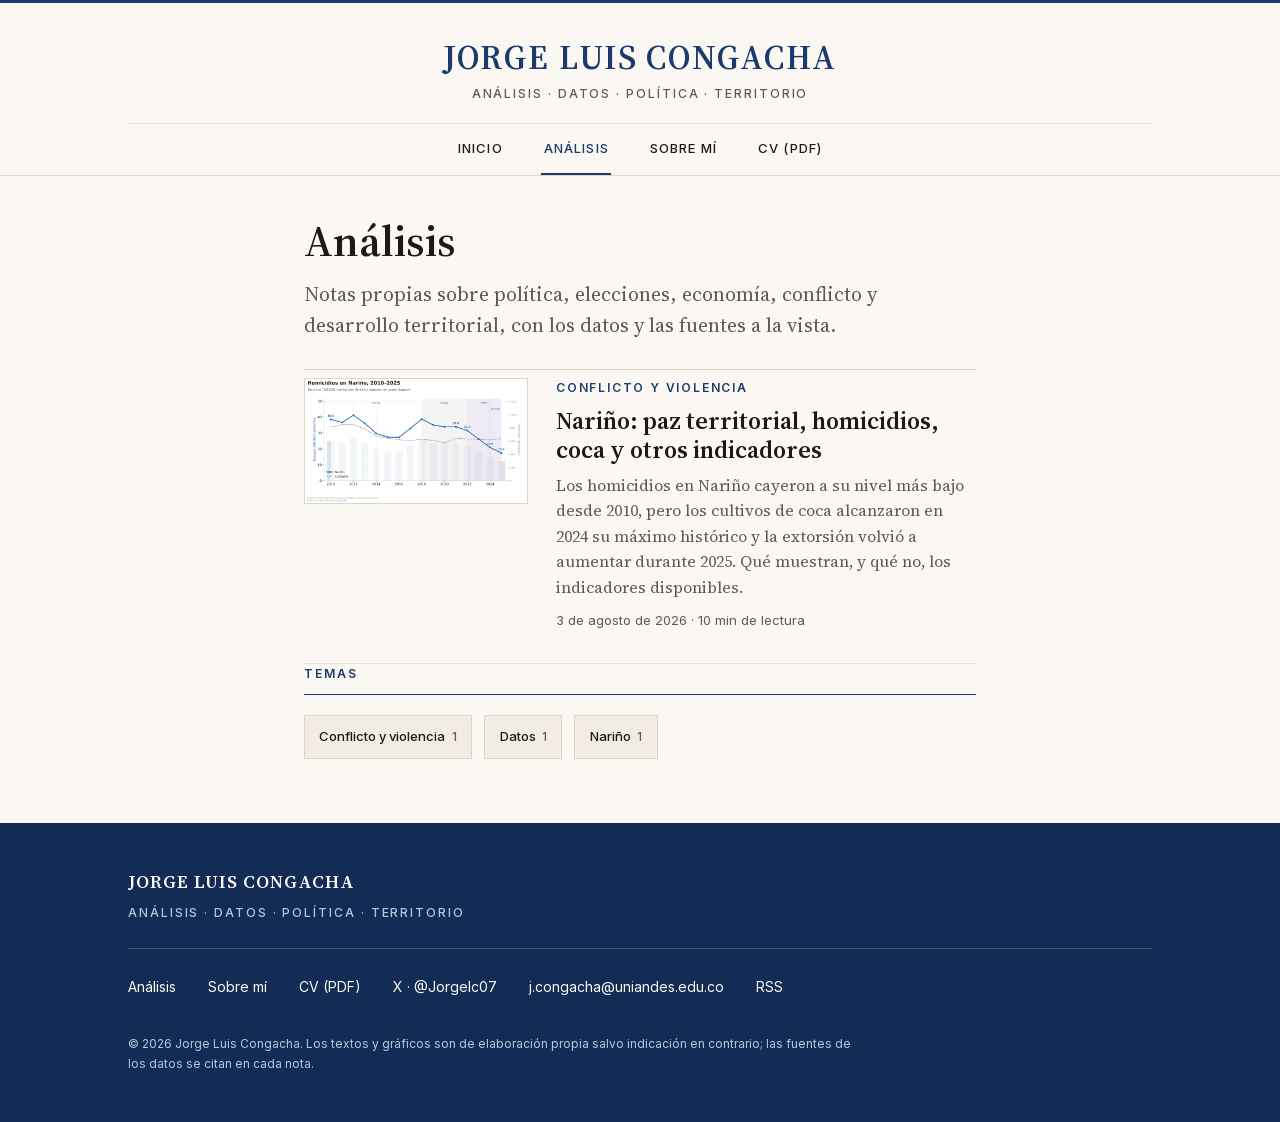
==== docs/analisis/index.html @ a746e148 "Sitio generado Salida commiteada para que GitHub Pages la sirva directamente, sin build remoto. Se r" ====
<!doctype html>
<html lang="es">
<head>
<meta charset="utf-8">
<meta name="viewport" content="width=device-width, initial-scale=1">
<title>Análisis · Jorge Luis Congacha</title>
<meta name="description" content="Todas las notas de análisis publicadas: política, elecciones, economía, conflicto, datos y desarrollo territorial en Nariño y Colombia.">
<link rel="canonical" href="https://jorgelc07.github.io/analisis/">
<meta name="author" content="Jorge Luis Congacha">
<meta name="theme-color" content="#1B3B6F">

<meta property="og:type" content="website">
<meta property="og:site_name" content="Jorge Luis Congacha">
<meta property="og:locale" content="es_CO">
<meta property="og:title" content="Análisis · Jorge Luis Congacha">
<meta property="og:description" content="Todas las notas de análisis publicadas: política, elecciones, economía, conflicto, datos y desarrollo territorial en Nariño y Colombia.">
<meta property="og:url" content="https://jorgelc07.github.io/analisis/">
<meta property="og:image" content="https://jorgelc07.github.io/assets/img/social/portada.png">
<meta property="og:image:width" content="1200">
<meta property="og:image:height" content="630">
<meta property="og:image:alt" content="Análisis · Jorge Luis Congacha">


<meta name="twitter:card" content="summary_large_image">
<meta name="twitter:title" content="Análisis · Jorge Luis Congacha">
<meta name="twitter:description" content="Todas las notas de análisis publicadas: política, elecciones, economía, conflicto, datos y desarrollo territorial en Nariño y Colombia.">
<meta name="twitter:image" content="https://jorgelc07.github.io/assets/img/social/portada.png">
<meta name="twitter:creator" content="@Jorgelc07">

<link rel="icon" href="../favicon.svg" type="image/svg+xml">
<link rel="apple-touch-icon" href="../assets/img/icono-180.png">
<link rel="alternate" type="application/rss+xml" title="Jorge Luis Congacha" href="../feed.xml">
<link rel="preload" as="font" type="font/woff2" href="../assets/fuentes/source-serif-4-normal-latin.woff2" crossorigin>
<link rel="stylesheet" href="../assets/fuentes/fuentes.css">
<link rel="stylesheet" href="../assets/css/estilo.css">
</head>
<body>
  <a class="saltar" href="#contenido">Saltar al contenido</a>
  <header class="masthead">
    <div class="contenedor">
      <p class="masthead__marca">
        <a href="../index.html">Jorge Luis Congacha</a>
      </p>
      <p class="masthead__lema">Análisis · Datos · Política · Territorio</p>
      <nav class="menu" aria-label="Secciones">
        <ul>
        <li><a href="../index.html">Inicio</a></li>
        <li><a href="../analisis/index.html" aria-current="page">Análisis</a></li>
        <li><a href="../sobre-mi/index.html">Sobre mí</a></li>
        <li><a class="menu__cv" href="../assets/documentos/cv-jorge-luis-congacha.pdf">CV<span class="menu__cv-largo"> (PDF)</span></a></li>
        </ul>
      </nav>
    </div>
  </header>
  <main id="contenido">
    <div class="contenedor contenedor--estrecho">
      <header class="cabecera-seccion">
        <h1>Análisis</h1>
        <p class="bajada">Notas propias sobre política, elecciones, economía, conflicto y desarrollo territorial, con los datos y las fuentes a la vista.</p>
      </header>
      <div class="lista-notas lista-notas--completa">
        <article class="resena">
      <a class="resena__imagen" href="../articulos/narino-paz-territorial-homicidios-coca/index.html" tabindex="-1" aria-hidden="true">
        <img src="../assets/img/graficos/fig01-homicidios-narino-colombia-2010-2025.png" alt="" loading="lazy" decoding="async">
      </a>
      <div class="resena__texto">
        <p class="antetitulo">Conflicto y violencia</p>
        <h3 class="resena__titulo"><a href="../articulos/narino-paz-territorial-homicidios-coca/index.html">Nariño: paz territorial, homicidios, coca y otros indicadores</a></h3>
        <p class="resena__bajada">Los homicidios en Nariño cayeron a su nivel más bajo desde 2010, pero los cultivos de coca alcanzaron en 2024 su máximo histórico y la extorsión volvió a aumentar durante 2025. Qué muestran, y qué no, los indicadores disponibles.</p>
        <p class="metadatos"><time datetime="2026-08-03">3 de agosto de 2026</time> · 10 min de lectura</p>
      </div>
    </article>
      </div>
      <section class="seccion" aria-labelledby="temas-listado">
        <h2 class="seccion__titulo" id="temas-listado">Temas</h2>
        <ul class="temas">
      <li><a href="../temas/conflicto-y-violencia/index.html">Conflicto y violencia <span>1</span></a></li>
      <li><a href="../temas/datos/index.html">Datos <span>1</span></a></li>
      <li><a href="../temas/narino/index.html">Nariño <span>1</span></a></li>
    </ul>
      </section>
    </div>
  </main>
  <footer class="pie">
    <div class="contenedor">
      <p class="pie__marca">Jorge Luis Congacha</p>
      <p class="pie__lema">Análisis · Datos · Política · Territorio</p>
      <ul class="pie__enlaces">
        <li><a href="../analisis/index.html">Análisis</a></li>
        <li><a href="../sobre-mi/index.html">Sobre mí</a></li>
        <li><a href="../assets/documentos/cv-jorge-luis-congacha.pdf">CV (PDF)</a></li>
        <li><a href="https://x.com/Jorgelc07" rel="me noopener">X · @Jorgelc07</a></li>
        <li><a href="mailto:j.congacha@uniandes.edu.co">j.congacha@uniandes.edu.co</a></li>
        <li><a href="../feed.xml">RSS</a></li>
      </ul>
      <p class="pie__legal">© 2026 Jorge Luis Congacha. Los textos y gráficos son de elaboración propia salvo indicación en contrario; las fuentes de los datos se citan en cada nota.</p>
    </div>
  </footer>
</body>
</html>
---- docs/assets/fuentes/fuentes.css ----
/* Tipografías auto-alojadas. Generado por scripts/descargar_fuentes.py.
   Source Serif 4 y Inter: SIL Open Font License 1.1.
   No editar a mano: se regenera con el script. */

@font-face {
  font-family: 'Inter';
  font-style: normal;
  font-weight: 400;
  font-display: swap;
  src: url(inter-normal-latin-ext.woff2) format('woff2');
  unicode-range: U+0100-02BA, U+02BD-02C5, U+02C7-02CC, U+02CE-02D7, U+02DD-02FF, U+0304, U+0308, U+0329, U+1D00-1DBF, U+1E00-1E9F, U+1EF2-1EFF, U+2020, U+20A0-20AB, U+20AD-20C0, U+2113, U+2C60-2C7F, U+A720-A7FF;
}

@font-face {
  font-family: 'Inter';
  font-style: normal;
  font-weight: 400;
  font-display: swap;
  src: url(inter-normal-latin.woff2) format('woff2');
  unicode-range: U+0000-00FF, U+0131, U+0152-0153, U+02BB-02BC, U+02C6, U+02DA, U+02DC, U+0304, U+0308, U+0329, U+2000-206F, U+20AC, U+2122, U+2191, U+2193, U+2212, U+2215, U+FEFF, U+FFFD;
}

@font-face {
  font-family: 'Inter';
  font-style: normal;
  font-weight: 500;
  font-display: swap;
  src: url(inter-normal-latin-ext.woff2) format('woff2');
  unicode-range: U+0100-02BA, U+02BD-02C5, U+02C7-02CC, U+02CE-02D7, U+02DD-02FF, U+0304, U+0308, U+0329, U+1D00-1DBF, U+1E00-1E9F, U+1EF2-1EFF, U+2020, U+20A0-20AB, U+20AD-20C0, U+2113, U+2C60-2C7F, U+A720-A7FF;
}

@font-face {
  font-family: 'Inter';
  font-style: normal;
  font-weight: 500;
  font-display: swap;
  src: url(inter-normal-latin.woff2) format('woff2');
  unicode-range: U+0000-00FF, U+0131, U+0152-0153, U+02BB-02BC, U+02C6, U+02DA, U+02DC, U+0304, U+0308, U+0329, U+2000-206F, U+20AC, U+2122, U+2191, U+2193, U+2212, U+2215, U+FEFF, U+FFFD;
}

@font-face {
  font-family: 'Inter';
  font-style: normal;
  font-weight: 600;
  font-display: swap;
  src: url(inter-normal-latin-ext.woff2) format('woff2');
  unicode-range: U+0100-02BA, U+02BD-02C5, U+02C7-02CC, U+02CE-02D7, U+02DD-02FF, U+0304, U+0308, U+0329, U+1D00-1DBF, U+1E00-1E9F, U+1EF2-1EFF, U+2020, U+20A0-20AB, U+20AD-20C0, U+2113, U+2C60-2C7F, U+A720-A7FF;
}

@font-face {
  font-family: 'Inter';
  font-style: normal;
  font-weight: 600;
  font-display: swap;
  src: url(inter-normal-latin.woff2) format('woff2');
  unicode-range: U+0000-00FF, U+0131, U+0152-0153, U+02BB-02BC, U+02C6, U+02DA, U+02DC, U+0304, U+0308, U+0329, U+2000-206F, U+20AC, U+2122, U+2191, U+2193, U+2212, U+2215, U+FEFF, U+FFFD;
}

@font-face {
  font-family: 'Source Serif 4';
  font-style: italic;
  font-weight: 400;
  font-display: swap;
  src: url(source-serif-4-italic-latin-ext.woff2) format('woff2');
  unicode-range: U+0100-02BA, U+02BD-02C5, U+02C7-02CC, U+02CE-02D7, U+02DD-02FF, U+0304, U+0308, U+0329, U+1D00-1DBF, U+1E00-1E9F, U+1EF2-1EFF, U+2020, U+20A0-20AB, U+20AD-20C0, U+2113, U+2C60-2C7F, U+A720-A7FF;
}

@font-face {
  font-family: 'Source Serif 4';
  font-style: italic;
  font-weight: 400;
  font-display: swap;
  src: url(source-serif-4-italic-latin.woff2) format('woff2');
  unicode-range: U+0000-00FF, U+0131, U+0152-0153, U+02BB-02BC, U+02C6, U+02DA, U+02DC, U+0304, U+0308, U+0329, U+2000-206F, U+20AC, U+2122, U+2191, U+2193, U+2212, U+2215, U+FEFF, U+FFFD;
}

@font-face {
  font-family: 'Source Serif 4';
  font-style: normal;
  font-weight: 400;
  font-display: swap;
  src: url(source-serif-4-normal-latin-ext.woff2) format('woff2');
  unicode-range: U+0100-02BA, U+02BD-02C5, U+02C7-02CC, U+02CE-02D7, U+02DD-02FF, U+0304, U+0308, U+0329, U+1D00-1DBF, U+1E00-1E9F, U+1EF2-1EFF, U+2020, U+20A0-20AB, U+20AD-20C0, U+2113, U+2C60-2C7F, U+A720-A7FF;
}

@font-face {
  font-family: 'Source Serif 4';
  font-style: normal;
  font-weight: 400;
  font-display: swap;
  src: url(source-serif-4-normal-latin.woff2) format('woff2');
  unicode-range: U+0000-00FF, U+0131, U+0152-0153, U+02BB-02BC, U+02C6, U+02DA, U+02DC, U+0304, U+0308, U+0329, U+2000-206F, U+20AC, U+2122, U+2191, U+2193, U+2212, U+2215, U+FEFF, U+FFFD;
}

@font-face {
  font-family: 'Source Serif 4';
  font-style: normal;
  font-weight: 600;
  font-display: swap;
  src: url(source-serif-4-normal-latin-ext.woff2) format('woff2');
  unicode-range: U+0100-02BA, U+02BD-02C5, U+02C7-02CC, U+02CE-02D7, U+02DD-02FF, U+0304, U+0308, U+0329, U+1D00-1DBF, U+1E00-1E9F, U+1EF2-1EFF, U+2020, U+20A0-20AB, U+20AD-20C0, U+2113, U+2C60-2C7F, U+A720-A7FF;
}

@font-face {
  font-family: 'Source Serif 4';
  font-style: normal;
  font-weight: 600;
  font-display: swap;
  src: url(source-serif-4-normal-latin.woff2) format('woff2');
  unicode-range: U+0000-00FF, U+0131, U+0152-0153, U+02BB-02BC, U+02C6, U+02DA, U+02DC, U+0304, U+0308, U+0329, U+2000-206F, U+20AC, U+2122, U+2191, U+2193, U+2212, U+2215, U+FEFF, U+FFFD;
}

@font-face {
  font-family: 'Source Serif 4';
  font-style: normal;
  font-weight: 700;
  font-display: swap;
  src: url(source-serif-4-normal-latin-ext.woff2) format('woff2');
  unicode-range: U+0100-02BA, U+02BD-02C5, U+02C7-02CC, U+02CE-02D7, U+02DD-02FF, U+0304, U+0308, U+0329, U+1D00-1DBF, U+1E00-1E9F, U+1EF2-1EFF, U+2020, U+20A0-20AB, U+20AD-20C0, U+2113, U+2C60-2C7F, U+A720-A7FF;
}

@font-face {
  font-family: 'Source Serif 4';
  font-style: normal;
  font-weight: 700;
  font-display: swap;
  src: url(source-serif-4-normal-latin.woff2) format('woff2');
  unicode-range: U+0000-00FF, U+0131, U+0152-0153, U+02BB-02BC, U+02C6, U+02DA, U+02DC, U+0304, U+0308, U+0329, U+2000-206F, U+20AC, U+2122, U+2191, U+2193, U+2212, U+2215, U+FEFF, U+FFFD;
}
---- docs/assets/css/estilo.css ----
/* ==========================================================================
   Jorge Luis Congacha — hoja de estilos única
   Publicación personal de análisis. Estética de prensa impresa:
   papel cálido, azul editorial, serif para leer, sans para la interfaz.
   Sin frameworks. Sin JavaScript. Mobile primero.
   ========================================================================== */

:root {
  /* Color */
  --azul: #1B3B6F;          /* azul editorial: cabecera, titulares, enlaces */
  --azul-profundo: #122C55; /* hover, pie de página */
  --azul-claro: #3763A5;    /* acentos discretos */
  --papel: #FBF8F3;         /* fondo general, nunca blanco puro */
  --papel-sombra: #F2ECE2;  /* bloques secundarios */
  --blanco: #FFFFFF;        /* solo las placas de los gráficos */
  --tinta: #1B1A18;         /* texto de lectura */
  --gris-tinta: #5E5951;    /* metadatos, pies de figura */
  --filete: #DDD5C8;        /* líneas */
  --filete-suave: #EAE3D7;

  /* Tipografía */
  --serif: 'Source Serif 4', Georgia, 'Times New Roman', serif;
  --sans: 'Inter', -apple-system, BlinkMacSystemFont, 'Segoe UI', Roboto, sans-serif;

  /* Medidas */
  --columna-texto: 36rem;   /* ancho cómodo de lectura, ~68 caracteres */
  --columna-ancha: 54rem;   /* gráficos: se salen del texto sin desbordar */
  --contenedor: 68rem;
  --margen: 1.25rem;
}

/* --------------------------------------------------------------- base */

*, *::before, *::after { box-sizing: border-box; }

html {
  -webkit-text-size-adjust: 100%;
  scroll-behavior: smooth;
  /* Ancla los saltos internos por debajo de la cabecera */
  scroll-padding-top: 2rem;
}

body {
  margin: 0;
  background: var(--papel);
  color: var(--tinta);
  font-family: var(--serif);
  font-size: 1.0625rem;
  line-height: 1.7;
  border-top: 3px solid var(--azul);
  -webkit-font-smoothing: antialiased;
  text-rendering: optimizeLegibility;
  overflow-wrap: break-word;
}

img { max-width: 100%; height: auto; display: block; }

a { color: var(--azul); text-decoration-thickness: 1px; text-underline-offset: 0.15em; }
a:hover { color: var(--azul-profundo); }

:focus-visible {
  outline: 2px solid var(--azul);
  outline-offset: 3px;
  border-radius: 1px;
}

hr {
  border: 0;
  border-top: 1px solid var(--filete);
  margin: 2.5rem 0;
}

code {
  font-family: ui-monospace, SFMono-Regular, Menlo, monospace;
  font-size: 0.9em;
  background: var(--papel-sombra);
  padding: 0.1em 0.35em;
}

.saltar {
  position: absolute;
  left: -9999px;
  top: 0;
  background: var(--azul);
  color: var(--papel);
  padding: 0.75rem 1.25rem;
  font-family: var(--sans);
  font-size: 0.9375rem;
  z-index: 10;
}
.saltar:focus { left: 0; color: var(--papel); }

.contenedor {
  width: 100%;
  max-width: var(--contenedor);
  margin: 0 auto;
  padding: 0 var(--margen);
}
.contenedor--estrecho { max-width: 46rem; }

/* --------------------------------------------------------- cabecera */

.masthead {
  border-bottom: 1px solid var(--filete);
  padding: 1.5rem 0 0;
  text-align: center;
}

.masthead__marca {
  margin: 0;
  font-family: var(--serif);
  font-weight: 600;
  font-size: clamp(1.375rem, 1.05rem + 1.6vw, 2.125rem);
  line-height: 1.1;
  letter-spacing: 0.055em;
  text-transform: uppercase;
}
.masthead__marca a { color: var(--azul); text-decoration: none; }
.masthead__marca a:hover { color: var(--azul-profundo); }

.masthead__lema {
  margin: 0.5rem 0 0;
  font-family: var(--sans);
  font-size: 0.75rem;
  font-weight: 500;
  letter-spacing: 0.16em;
  text-transform: uppercase;
  color: var(--gris-tinta);
}

.menu { margin-top: 1.125rem; border-top: 1px solid var(--filete-suave); }
.menu ul {
  list-style: none;
  margin: 0;
  padding: 0;
  display: flex;
  flex-wrap: wrap;
  justify-content: center;
  gap: 0 1.5rem;
}
.menu a {
  display: block;
  padding: 0.85rem 0.15rem;
  font-family: var(--sans);
  font-size: 0.8125rem;
  font-weight: 500;
  letter-spacing: 0.09em;
  text-transform: uppercase;
  color: var(--tinta);
  text-decoration: none;
  border-bottom: 2px solid transparent;
}
.menu a:hover { color: var(--azul); border-bottom-color: var(--filete); }
.menu a[aria-current="page"] { color: var(--azul); border-bottom-color: var(--azul); }

/* --------------------------------------------------------- elementos comunes */

.antetitulo {
  margin: 0 0 0.5rem;
  font-family: var(--sans);
  font-size: 0.75rem;
  font-weight: 600;
  letter-spacing: 0.15em;
  text-transform: uppercase;
  color: var(--azul);
}
.antetitulo a { color: inherit; text-decoration: none; }
.antetitulo a:hover { text-decoration: underline; }

.metadatos {
  margin: 0;
  font-family: var(--sans);
  font-size: 0.8125rem;
  line-height: 1.6;
  color: var(--gris-tinta);
}
.metadatos a { color: var(--gris-tinta); }

.bajada {
  font-family: var(--serif);
  font-size: clamp(1.0625rem, 1rem + 0.4vw, 1.25rem);
  line-height: 1.55;
  color: var(--gris-tinta);
  margin: 0.75rem 0 0;
}

.etiqueta-seccion,
.seccion__titulo {
  font-family: var(--sans);
  font-size: 0.75rem;
  font-weight: 600;
  letter-spacing: 0.16em;
  text-transform: uppercase;
  color: var(--azul);
  margin: 0 0 1.25rem;
  padding-bottom: 0.6rem;
  border-bottom: 1px solid var(--azul);
}

.boton {
  display: inline-block;
  min-height: 44px;
  padding: 0.7rem 1.25rem;
  background: var(--azul);
  color: var(--papel);
  font-family: var(--sans);
  font-size: 0.8125rem;
  font-weight: 500;
  letter-spacing: 0.06em;
  line-height: 1.6;
  text-decoration: none;
  border: 1px solid var(--azul);
  transition: background-color 0.15s ease;
}
.boton:hover { background: var(--azul-profundo); border-color: var(--azul-profundo); color: var(--papel); }

.boton--secundario {
  background: transparent;
  color: var(--azul);
}
.boton--secundario:hover { background: var(--azul); color: var(--papel); }

.acciones {
  display: flex;
  flex-wrap: wrap;
  gap: 0.625rem;
  margin-top: 1.5rem;
}

/* --------------------------------------------------------- portada */

.entradilla-sitio {
  max-width: 42rem;
  margin: 2.5rem 0 2.75rem;
  font-family: var(--serif);
  font-size: clamp(1.125rem, 1.03rem + 0.5vw, 1.375rem);
  line-height: 1.55;
  color: var(--gris-tinta);
}

.destacado { margin-bottom: 3.5rem; }

.destacado__grid { display: grid; gap: 1.75rem; }

.destacado__titulo {
  font-family: var(--serif);
  font-weight: 600;
  font-size: clamp(1.75rem, 1.25rem + 2.2vw, 2.875rem);
  line-height: 1.14;
  letter-spacing: -0.012em;
  margin: 0;
}
.destacado__titulo a { color: var(--tinta); text-decoration: none; }
.destacado__titulo a:hover { color: var(--azul); }

.destacado__bajada {
  font-family: var(--serif);
  font-size: clamp(1.0625rem, 1rem + 0.35vw, 1.1875rem);
  line-height: 1.6;
  color: var(--gris-tinta);
  margin: 0.9rem 0 1.1rem;
}

.destacado__texto .boton { margin-top: 1.35rem; }
.destacado__texto p:last-child { margin-bottom: 0; }

.destacado__figura { margin: 0; }
.destacado__figura img {
  width: 100%;
  background: var(--blanco);
  border: 1px solid var(--filete);
}
.destacado__figura figcaption {
  margin-top: 0.6rem;
  font-family: var(--sans);
  font-size: 0.75rem;
  line-height: 1.5;
  color: var(--gris-tinta);
}

.seccion { margin-bottom: 3.5rem; }
.seccion__mas {
  margin: 1.5rem 0 0;
  font-family: var(--sans);
  font-size: 0.8125rem;
  letter-spacing: 0.04em;
}

/* --------------------------------------------------------- listado de notas */

.lista-notas { display: grid; gap: 0; }

.resena {
  display: grid;
  gap: 1rem;
  padding: 1.5rem 0;
  border-bottom: 1px solid var(--filete-suave);
}
.resena:first-child { padding-top: 0; }

.resena__imagen { display: block; }
.resena__imagen img {
  width: 100%;
  background: var(--blanco);
  border: 1px solid var(--filete);
}

.resena__titulo {
  font-family: var(--serif);
  font-weight: 600;
  font-size: clamp(1.25rem, 1.13rem + 0.6vw, 1.5rem);
  line-height: 1.22;
  margin: 0 0 0.5rem;
}
.resena__titulo a { color: var(--tinta); text-decoration: none; }
.resena__titulo a:hover { color: var(--azul); }

.resena__bajada {
  margin: 0 0 0.6rem;
  font-size: 1rem;
  line-height: 1.6;
  color: var(--gris-tinta);
}

/* --------------------------------------------------------- temas */

.temas {
  list-style: none;
  margin: 0;
  padding: 0;
  display: flex;
  flex-wrap: wrap;
  gap: 0.5rem 0.75rem;
}
.temas a {
  display: inline-flex;
  align-items: baseline;
  gap: 0.4rem;
  min-height: 44px;
  padding: 0.55rem 0.9rem;
  border: 1px solid var(--filete);
  background: var(--papel-sombra);
  font-family: var(--sans);
  font-size: 0.8125rem;
  font-weight: 500;
  color: var(--tinta);
  text-decoration: none;
}
.temas a:hover { border-color: var(--azul); color: var(--azul); }
.temas span { font-size: 0.75rem; color: var(--gris-tinta); }

/* --------------------------------------------------------- perfil breve */

.perfil-breve p {
  max-width: 42rem;
  margin: 0 0 1.25rem;
  font-size: 1.0625rem;
  line-height: 1.65;
}
.perfil-breve__acciones {
  display: flex;
  flex-wrap: wrap;
  gap: 0.625rem;
}

/* --------------------------------------------------------- cabecera de sección */

.cabecera-seccion {
  padding: 2.5rem 0 1.75rem;
  border-bottom: 1px solid var(--filete);
  margin-bottom: 0.5rem;
}
.cabecera-seccion h1 {
  font-family: var(--serif);
  font-weight: 600;
  font-size: clamp(1.875rem, 1.4rem + 2vw, 2.75rem);
  line-height: 1.15;
  margin: 0;
  color: var(--tinta);
}

/* --------------------------------------------------------- la nota */

.nota { padding: 0 0 1rem; }

.nota__cabecera {
  max-width: var(--columna-texto);
  margin: 0 auto;
  padding: 2.5rem var(--margen) 2rem;
  border-bottom: 1px solid var(--filete);
  /* El padding lateral se suma al ancho para no estrechar el texto */
  box-sizing: content-box;
}

.nota__cabecera h1 {
  font-family: var(--serif);
  font-weight: 600;
  font-size: clamp(1.875rem, 1.25rem + 2.7vw, 3rem);
  line-height: 1.12;
  letter-spacing: -0.014em;
  margin: 0;
  color: var(--tinta);
  text-wrap: balance;
}

.firma {
  margin-top: 1.5rem;
  padding-top: 1.15rem;
  border-top: 1px solid var(--filete-suave);
}
.firma__autor {
  margin: 0 0 0.3rem;
  font-family: var(--sans);
  font-size: 0.9375rem;
  line-height: 1.5;
}
.firma__autor strong { font-weight: 600; }

/* Rejilla del cuerpo: el texto va en la columna central y los gráficos
   se salen a una columna más ancha, sin desbordar nunca la pantalla. */
.cuerpo {
  display: grid;
  /* Los sufijos -start y -end son palabras reservadas de CSS: solo con ellas
     funciona la forma corta `grid-column: texto`. No traducirlos. */
  grid-template-columns:
    [ancho-start] minmax(var(--margen), 1fr)
    [texto-start] min(var(--columna-texto), 100% - var(--margen) * 2)
    [texto-end] minmax(var(--margen), 1fr)
    [ancho-end];
  max-width: var(--columna-ancha);
  margin: 0 auto;
  padding: 2rem 0 0;
}
.cuerpo > * { grid-column: texto; margin-left: 0; margin-right: 0; }

.cuerpo p {
  margin: 0 0 1.4rem;
  font-size: clamp(1.0625rem, 1.02rem + 0.22vw, 1.1875rem);
  line-height: 1.75;
}
.cuerpo p.entradilla {
  font-size: clamp(1.1875rem, 1.1rem + 0.4vw, 1.375rem);
  line-height: 1.6;
  color: var(--tinta);
  margin-bottom: 1.6rem;
}

.cuerpo h2 {
  font-family: var(--serif);
  font-weight: 600;
  font-size: clamp(1.4375rem, 1.2rem + 1.05vw, 1.875rem);
  line-height: 1.22;
  margin: 3rem 0 1.1rem;
  padding-top: 1.1rem;
  border-top: 2px solid var(--azul);
  color: var(--azul);
}
.cuerpo h3 {
  font-family: var(--serif);
  font-weight: 600;
  font-size: clamp(1.1875rem, 1.1rem + 0.45vw, 1.375rem);
  line-height: 1.3;
  margin: 2.25rem 0 0.75rem;
}

.cuerpo ul, .cuerpo ol { margin: 0 0 1.4rem; padding-left: 1.35rem; }
.cuerpo li { margin-bottom: 0.55rem; line-height: 1.7; }

.cita {
  margin: 2rem 0;
  padding: 0 0 0 1.25rem;
  border-left: 3px solid var(--azul);
}
.cita p {
  font-size: clamp(1.125rem, 1.05rem + 0.4vw, 1.3125rem);
  line-height: 1.5;
  color: var(--azul);
  margin: 0;
}

/* Gráficos: lámina blanca con filete, porque los PNG traen fondo blanco. */
.figura {
  grid-column: ancho;
  margin: 2.5rem 0 2.75rem;
  padding: 0 var(--margen);
}
.figura picture { display: block; }
.figura img {
  width: 100%;
  background: var(--blanco);
  border: 1px solid var(--filete);
}
.figura figcaption {
  display: block;
  margin-top: 0.75rem;
  font-family: var(--sans);
  font-size: 0.8125rem;
  line-height: 1.55;
  color: var(--gris-tinta);
}
.figura__pie {
  display: block;
  font-weight: 500;
  color: var(--tinta);
}
.figura__fuente,
.figura__nota {
  display: block;
  margin-top: 0.2rem;
  font-size: 0.75rem;
  color: var(--gris-tinta);
}

/* --------------------------------------------------------- fuentes y cierre */

.fuentes,
.nota__pie {
  max-width: var(--columna-texto);
  margin: 0 auto;
  padding-left: var(--margen);
  padding-right: var(--margen);
  box-sizing: content-box;
}

.fuentes {
  margin-top: 3rem;
  padding-top: 1.5rem;
  border-top: 2px solid var(--azul);
}
.fuentes h2 {
  font-family: var(--sans);
  font-size: 0.75rem;
  font-weight: 600;
  letter-spacing: 0.16em;
  text-transform: uppercase;
  color: var(--azul);
  margin: 0 0 1rem;
}
.fuentes ul { margin: 0; padding-left: 1.15rem; }
.fuentes li {
  margin-bottom: 0.6rem;
  font-family: var(--sans);
  font-size: 0.875rem;
  line-height: 1.6;
  color: var(--gris-tinta);
}

.nota__pie {
  margin-top: 2.5rem;
  padding-top: 1.5rem;
  border-top: 1px solid var(--filete);
}
.nota__pie .metadatos { margin-bottom: 0.5rem; }
.volver {
  font-family: var(--sans);
  font-size: 0.8125rem;
  font-weight: 500;
  letter-spacing: 0.04em;
}

/* --------------------------------------------------------- páginas fijas */

.pagina .cuerpo {
  display: block;
  max-width: none;
  padding-top: 2rem;
}
.pagina .cuerpo p.entradilla { font-size: clamp(1.125rem, 1.05rem + 0.35vw, 1.25rem); }
.pagina .cuerpo h2 { font-size: clamp(1.3125rem, 1.2rem + 0.6vw, 1.625rem); }
.acciones--pagina { margin-top: 2rem; }

/* --------------------------------------------------------- pie de página */

.pie {
  margin-top: 4rem;
  padding: 2.75rem 0 3rem;
  background: var(--azul-profundo);
  color: var(--papel);
}
.pie__marca {
  margin: 0;
  font-family: var(--serif);
  font-weight: 600;
  font-size: 1.125rem;
  letter-spacing: 0.055em;
  text-transform: uppercase;
}
.pie__lema {
  margin: 0.35rem 0 1.5rem;
  font-family: var(--sans);
  font-size: 0.75rem;
  font-weight: 500;
  letter-spacing: 0.16em;
  text-transform: uppercase;
  color: #B9C6DC;
}
.pie__enlaces {
  list-style: none;
  margin: 0 0 1.75rem;
  padding: 0;
  display: flex;
  flex-wrap: wrap;
  gap: 0.25rem 1.5rem;
  border-top: 1px solid rgba(251, 248, 243, 0.2);
  padding-top: 1.25rem;
}
.pie__enlaces a {
  display: block;
  padding: 0.4rem 0;
  font-family: var(--sans);
  font-size: 0.875rem;
  color: var(--papel);
  text-decoration: none;
  border-bottom: 1px solid transparent;
}
.pie__enlaces a:hover { color: var(--papel); border-bottom-color: var(--papel); }
.pie__legal {
  margin: 0;
  max-width: 46rem;
  font-family: var(--sans);
  font-size: 0.75rem;
  line-height: 1.65;
  color: #B9C6DC;
}
.pie :focus-visible { outline-color: var(--papel); }

/* ==========================================================================
   Pantallas medianas y grandes
   ========================================================================== */

/* En móvil los gráficos van de borde a borde: son densos y cada píxel de ancho
   cuenta para que se lean los números. El pie conserva su margen. */
@media (max-width: 33.99em) {
  .figura { padding: 0; }
  .figura img { border-left: 0; border-right: 0; }
  .figura figcaption { padding: 0 var(--margen); }
}

@media (min-width: 34em) {
  body { font-size: 1.125rem; }

  .resena {
    grid-template-columns: 11rem 1fr;
    gap: 1.25rem;
    align-items: start;
  }
  .resena--grande { grid-template-columns: 1fr; }
}

@media (min-width: 48em) {
  :root { --margen: 2rem; }

  .masthead { padding-top: 2.25rem; }
  .menu ul { gap: 0 2.25rem; }

  .destacado__grid {
    grid-template-columns: 1fr 1.1fr;
    gap: 2.5rem;
    align-items: start;
  }

  .resena { grid-template-columns: 14rem 1fr; gap: 1.75rem; padding: 2rem 0; }

  .pie__enlaces { gap: 0.25rem 2rem; }
}

@media (min-width: 62em) {
  .entradilla-sitio { margin-top: 3.25rem; }
  .destacado__grid { gap: 3.25rem; }
  .nota__cabecera { padding-top: 3.5rem; }
}

/* ==========================================================================
   Accesibilidad e impresión
   ========================================================================== */

@media (prefers-reduced-motion: reduce) {
  html { scroll-behavior: auto; }
  *, *::before, *::after {
    animation-duration: 0.01ms !important;
    animation-iteration-count: 1 !important;
    transition-duration: 0.01ms !important;
  }
}

@media print {
  body { background: #fff; border-top: 0; font-size: 11pt; }
  .masthead .menu, .acciones, .pie__enlaces, .saltar, .seccion__mas { display: none; }
  .pie { background: none; color: #000; margin-top: 2rem; padding-top: 1rem; border-top: 1px solid #999; }
  .pie__lema, .pie__legal { color: #444; }
  .cuerpo { display: block; max-width: none; }
  .figura { padding: 0; break-inside: avoid; }
  a { text-decoration: underline; }
}
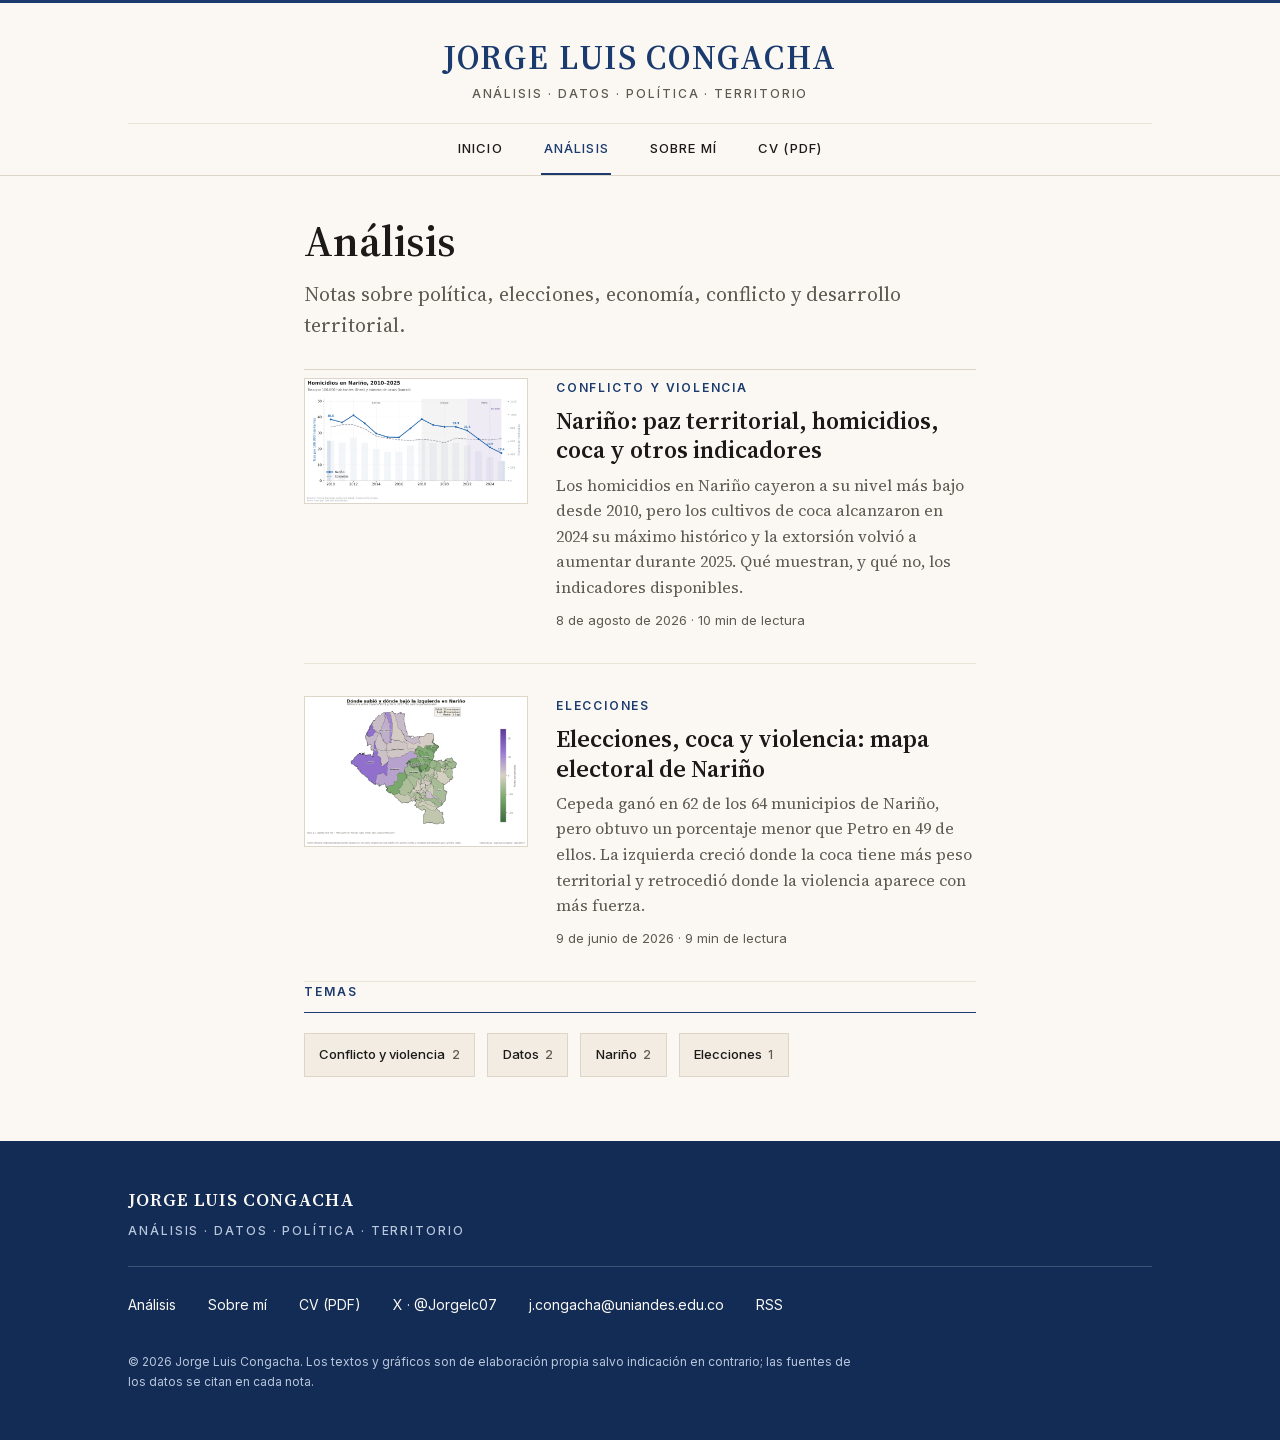
==== commit 3f7f1100: "Publica la segunda nota: Elecciones, coca y violencia Texto transcrito íntegro del .docx final, con " ====
--- a/docs/analisis/index.html
+++ b/docs/analisis/index.html
@@ -56,7 +56,7 @@
     <div class="contenedor contenedor--estrecho">
       <header class="cabecera-seccion">
         <h1>Análisis</h1>
-        <p class="bajada">Notas propias sobre política, elecciones, economía, conflicto y desarrollo territorial, con los datos y las fuentes a la vista.</p>
+        <p class="bajada">Notas sobre política, elecciones, economía, conflicto y desarrollo territorial.</p>
       </header>
       <div class="lista-notas lista-notas--completa">
         <article class="resena">
@@ -67,16 +67,28 @@
         <p class="antetitulo">Conflicto y violencia</p>
         <h3 class="resena__titulo"><a href="../articulos/narino-paz-territorial-homicidios-coca/index.html">Nariño: paz territorial, homicidios, coca y otros indicadores</a></h3>
         <p class="resena__bajada">Los homicidios en Nariño cayeron a su nivel más bajo desde 2010, pero los cultivos de coca alcanzaron en 2024 su máximo histórico y la extorsión volvió a aumentar durante 2025. Qué muestran, y qué no, los indicadores disponibles.</p>
-        <p class="metadatos"><time datetime="2026-08-03">3 de agosto de 2026</time> · 10 min de lectura</p>
+        <p class="metadatos"><time datetime="2026-08-08">8 de agosto de 2026</time> · 10 min de lectura</p>
+      </div>
+    </article>
+        <article class="resena">
+      <a class="resena__imagen" href="../articulos/elecciones-coca-violencia-mapa-electoral-narino/index.html" tabindex="-1" aria-hidden="true">
+        <img src="../assets/img/graficos/elec01-mapa-cambio-izquierda-narino.png" alt="" loading="lazy" decoding="async">
+      </a>
+      <div class="resena__texto">
+        <p class="antetitulo">Elecciones</p>
+        <h3 class="resena__titulo"><a href="../articulos/elecciones-coca-violencia-mapa-electoral-narino/index.html">Elecciones, coca y violencia: mapa electoral de Nariño</a></h3>
+        <p class="resena__bajada">Cepeda ganó en 62 de los 64 municipios de Nariño, pero obtuvo un porcentaje menor que Petro en 49 de ellos. La izquierda creció donde la coca tiene más peso territorial y retrocedió donde la violencia aparece con más fuerza.</p>
+        <p class="metadatos"><time datetime="2026-06-09">9 de junio de 2026</time> · 9 min de lectura</p>
       </div>
     </article>
       </div>
       <section class="seccion" aria-labelledby="temas-listado">
         <h2 class="seccion__titulo" id="temas-listado">Temas</h2>
         <ul class="temas">
-      <li><a href="../temas/conflicto-y-violencia/index.html">Conflicto y violencia <span>1</span></a></li>
-      <li><a href="../temas/datos/index.html">Datos <span>1</span></a></li>
-      <li><a href="../temas/narino/index.html">Nariño <span>1</span></a></li>
+      <li><a href="../temas/conflicto-y-violencia/index.html">Conflicto y violencia <span>2</span></a></li>
+      <li><a href="../temas/datos/index.html">Datos <span>2</span></a></li>
+      <li><a href="../temas/narino/index.html">Nariño <span>2</span></a></li>
+      <li><a href="../temas/elecciones/index.html">Elecciones <span>1</span></a></li>
     </ul>
       </section>
     </div>
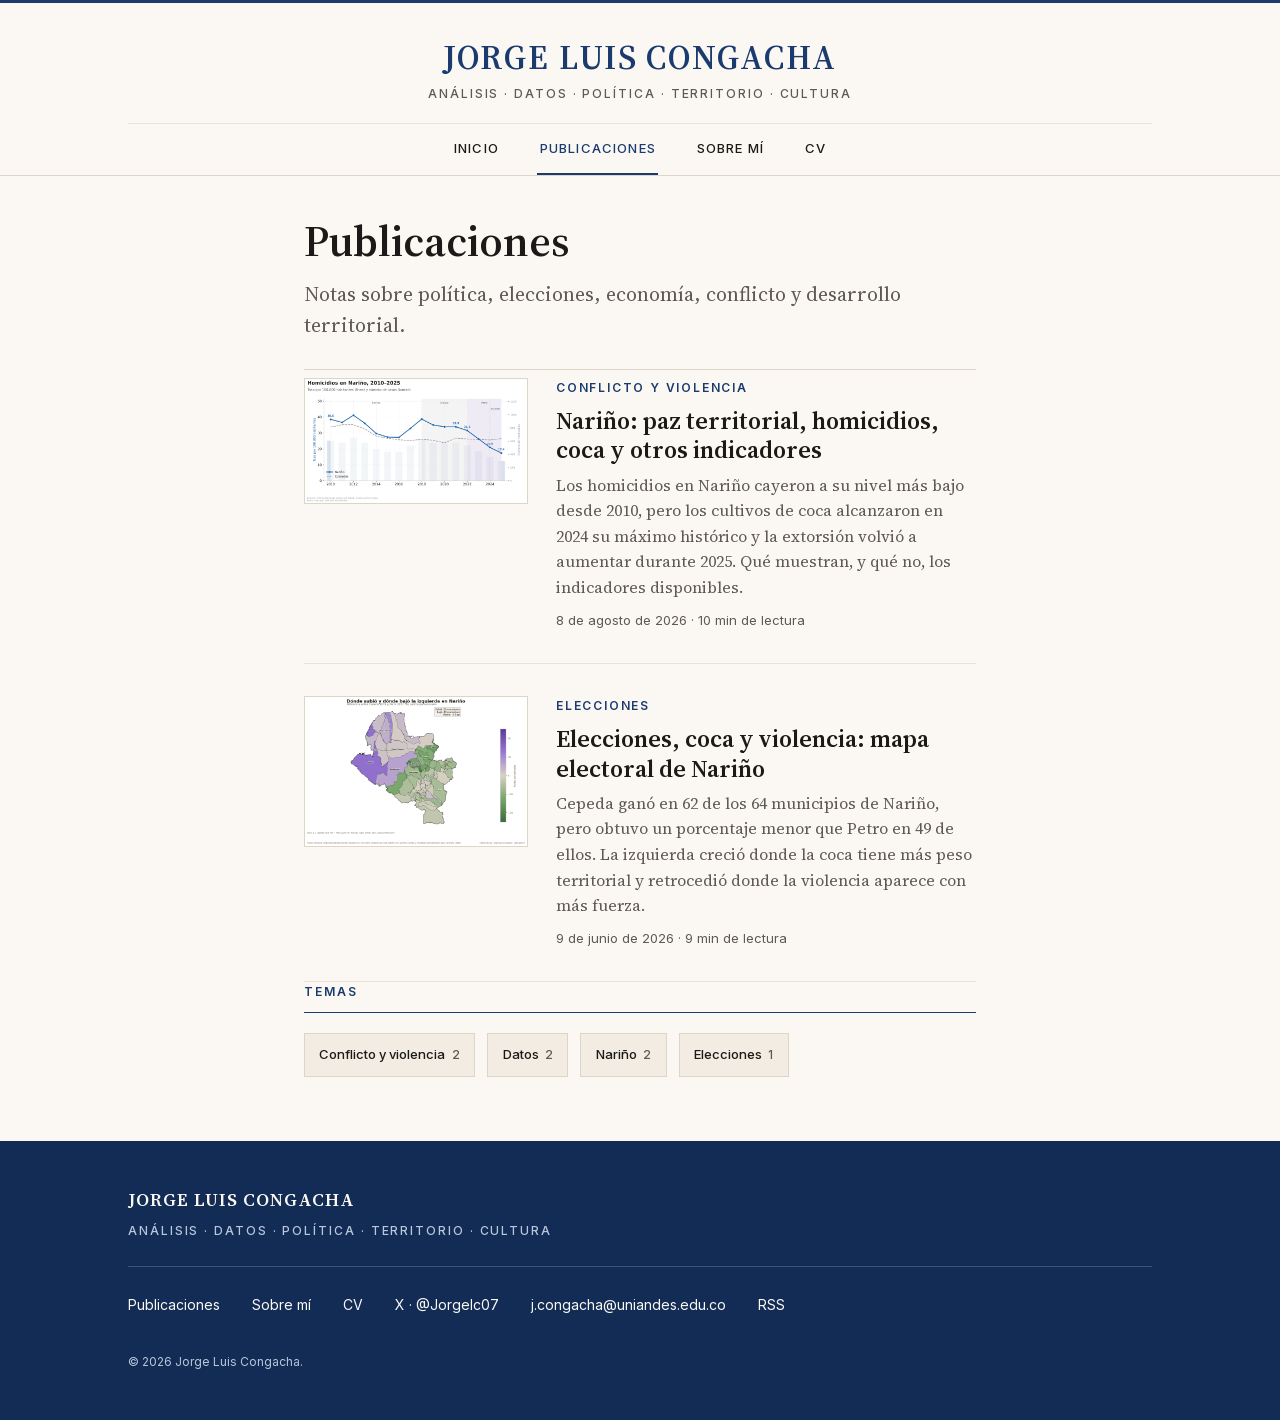
==== commit 00599495: "Añade la colección Personajes Perfiles de la serie «Personaje 10» publicados en Página10.com. El sit" ====
--- a/docs/analisis/index.html
+++ b/docs/analisis/index.html
@@ -3,8 +3,8 @@
 <head>
 <meta charset="utf-8">
 <meta name="viewport" content="width=device-width, initial-scale=1">
-<title>Análisis · Jorge Luis Congacha</title>
-<meta name="description" content="Todas las notas de análisis publicadas: política, elecciones, economía, conflicto, datos y desarrollo territorial en Nariño y Colombia.">
+<title>Publicaciones · Jorge Luis Congacha</title>
+<meta name="description" content="Todas las publicaciones: política, elecciones, economía, conflicto, datos, desarrollo territorial y cultura en Nariño y Colombia.">
 <link rel="canonical" href="https://jorgelc07.github.io/analisis/">
 <meta name="author" content="Jorge Luis Congacha">
 <meta name="theme-color" content="#1B3B6F">
@@ -12,18 +12,18 @@
 <meta property="og:type" content="website">
 <meta property="og:site_name" content="Jorge Luis Congacha">
 <meta property="og:locale" content="es_CO">
-<meta property="og:title" content="Análisis · Jorge Luis Congacha">
-<meta property="og:description" content="Todas las notas de análisis publicadas: política, elecciones, economía, conflicto, datos y desarrollo territorial en Nariño y Colombia.">
+<meta property="og:title" content="Publicaciones · Jorge Luis Congacha">
+<meta property="og:description" content="Todas las publicaciones: política, elecciones, economía, conflicto, datos, desarrollo territorial y cultura en Nariño y Colombia.">
 <meta property="og:url" content="https://jorgelc07.github.io/analisis/">
 <meta property="og:image" content="https://jorgelc07.github.io/assets/img/social/portada.png">
 <meta property="og:image:width" content="1200">
 <meta property="og:image:height" content="630">
-<meta property="og:image:alt" content="Análisis · Jorge Luis Congacha">
+<meta property="og:image:alt" content="Publicaciones · Jorge Luis Congacha">
 
 
 <meta name="twitter:card" content="summary_large_image">
-<meta name="twitter:title" content="Análisis · Jorge Luis Congacha">
-<meta name="twitter:description" content="Todas las notas de análisis publicadas: política, elecciones, economía, conflicto, datos y desarrollo territorial en Nariño y Colombia.">
+<meta name="twitter:title" content="Publicaciones · Jorge Luis Congacha">
+<meta name="twitter:description" content="Todas las publicaciones: política, elecciones, economía, conflicto, datos, desarrollo territorial y cultura en Nariño y Colombia.">
 <meta name="twitter:image" content="https://jorgelc07.github.io/assets/img/social/portada.png">
 <meta name="twitter:creator" content="@Jorgelc07">
 
@@ -41,13 +41,13 @@
       <p class="masthead__marca">
         <a href="../index.html">Jorge Luis Congacha</a>
       </p>
-      <p class="masthead__lema">Análisis · Datos · Política · Territorio</p>
+      <p class="masthead__lema">Análisis · Datos · Política · Territorio · Cultura</p>
       <nav class="menu" aria-label="Secciones">
         <ul>
         <li><a href="../index.html">Inicio</a></li>
-        <li><a href="../analisis/index.html" aria-current="page">Análisis</a></li>
+        <li><a href="../analisis/index.html" aria-current="page">Publicaciones</a></li>
         <li><a href="../sobre-mi/index.html">Sobre mí</a></li>
-        <li><a class="menu__cv" href="../assets/documentos/cv-jorge-luis-congacha.pdf">CV<span class="menu__cv-largo"> (PDF)</span></a></li>
+        <li><a class="menu__cv" href="../assets/documentos/cv-jorge-luis-congacha.pdf">CV</a></li>
         </ul>
       </nav>
     </div>
@@ -55,7 +55,7 @@
   <main id="contenido">
     <div class="contenedor contenedor--estrecho">
       <header class="cabecera-seccion">
-        <h1>Análisis</h1>
+        <h1>Publicaciones</h1>
         <p class="bajada">Notas sobre política, elecciones, economía, conflicto y desarrollo territorial.</p>
       </header>
       <div class="lista-notas lista-notas--completa">
@@ -96,16 +96,16 @@
   <footer class="pie">
     <div class="contenedor">
       <p class="pie__marca">Jorge Luis Congacha</p>
-      <p class="pie__lema">Análisis · Datos · Política · Territorio</p>
+      <p class="pie__lema">Análisis · Datos · Política · Territorio · Cultura</p>
       <ul class="pie__enlaces">
-        <li><a href="../analisis/index.html">Análisis</a></li>
+        <li><a href="../analisis/index.html">Publicaciones</a></li>
         <li><a href="../sobre-mi/index.html">Sobre mí</a></li>
-        <li><a href="../assets/documentos/cv-jorge-luis-congacha.pdf">CV (PDF)</a></li>
+        <li><a href="../assets/documentos/cv-jorge-luis-congacha.pdf">CV</a></li>
         <li><a href="https://x.com/Jorgelc07" rel="me noopener">X · @Jorgelc07</a></li>
         <li><a href="mailto:j.congacha@uniandes.edu.co">j.congacha@uniandes.edu.co</a></li>
         <li><a href="../feed.xml">RSS</a></li>
       </ul>
-      <p class="pie__legal">© 2026 Jorge Luis Congacha. Los textos y gráficos son de elaboración propia salvo indicación en contrario; las fuentes de los datos se citan en cada nota.</p>
+      <p class="pie__legal">© 2026 Jorge Luis Congacha.</p>
     </div>
   </footer>
 </body>
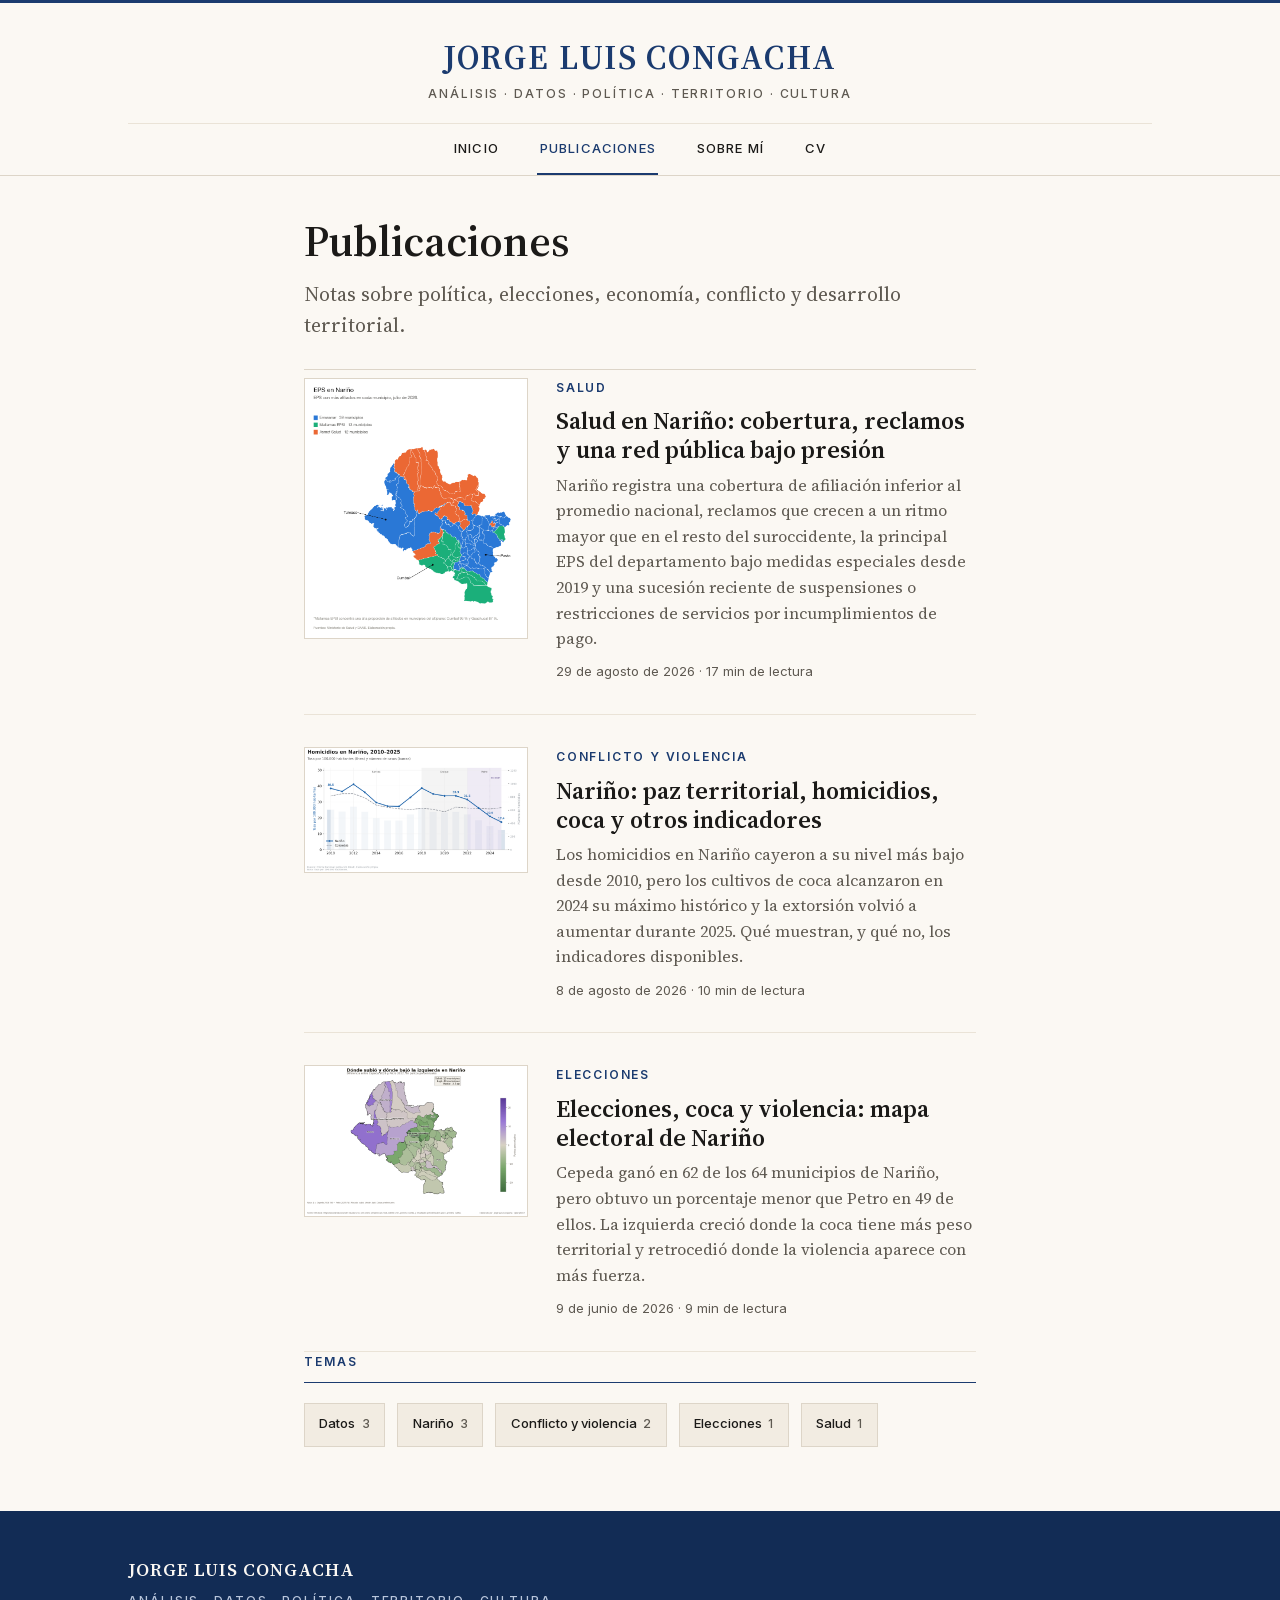
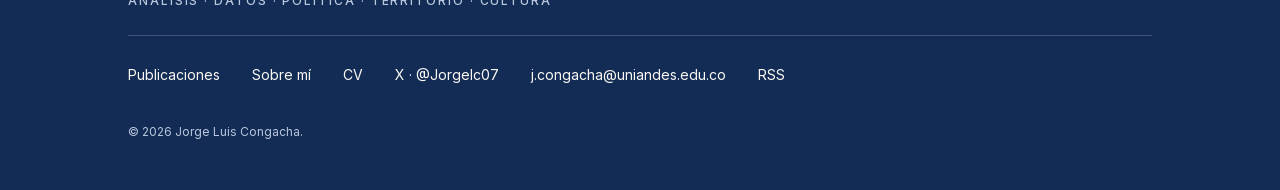
==== commit 47c2829b: "Publica la tercera nota: Salud en Nariño" ====
--- a/docs/analisis/index.html
+++ b/docs/analisis/index.html
@@ -60,6 +60,17 @@
       </header>
       <div class="lista-notas lista-notas--completa">
         <article class="resena">
+      <a class="resena__imagen" href="../articulos/salud-narino-cobertura-reclamos-red-publica/index.html" tabindex="-1" aria-hidden="true">
+        <img src="../assets/img/graficos/sal03-eps-con-mas-afiliados-por-municipio.png" alt="" loading="lazy" decoding="async">
+      </a>
+      <div class="resena__texto">
+        <p class="antetitulo">Salud</p>
+        <h3 class="resena__titulo"><a href="../articulos/salud-narino-cobertura-reclamos-red-publica/index.html">Salud en Nariño: cobertura, reclamos y una red pública bajo presión</a></h3>
+        <p class="resena__bajada">Nariño registra una cobertura de afiliación inferior al promedio nacional, reclamos que crecen a un ritmo mayor que en el resto del suroccidente, la principal EPS del departamento bajo medidas especiales desde 2019 y una sucesión reciente de suspensiones o restricciones de servicios por incumplimientos de pago.</p>
+        <p class="metadatos"><time datetime="2026-08-29">29 de agosto de 2026</time> · 17 min de lectura</p>
+      </div>
+    </article>
+        <article class="resena">
       <a class="resena__imagen" href="../articulos/narino-paz-territorial-homicidios-coca/index.html" tabindex="-1" aria-hidden="true">
         <img src="../assets/img/graficos/fig01-homicidios-narino-colombia-2010-2025.png" alt="" loading="lazy" decoding="async">
       </a>
@@ -85,10 +96,11 @@
       <section class="seccion" aria-labelledby="temas-listado">
         <h2 class="seccion__titulo" id="temas-listado">Temas</h2>
         <ul class="temas">
+      <li><a href="../temas/datos/index.html">Datos <span>3</span></a></li>
+      <li><a href="../temas/narino/index.html">Nariño <span>3</span></a></li>
       <li><a href="../temas/conflicto-y-violencia/index.html">Conflicto y violencia <span>2</span></a></li>
-      <li><a href="../temas/datos/index.html">Datos <span>2</span></a></li>
-      <li><a href="../temas/narino/index.html">Nariño <span>2</span></a></li>
       <li><a href="../temas/elecciones/index.html">Elecciones <span>1</span></a></li>
+      <li><a href="../temas/salud/index.html">Salud <span>1</span></a></li>
     </ul>
       </section>
     </div>
--- a/docs/assets/css/estilo.css
+++ b/docs/assets/css/estilo.css
@@ -136,7 +136,10 @@
   display: flex;
   flex-wrap: wrap;
   justify-content: center;
-  gap: 0 1.5rem;
+  /* La separación se encoge en pantallas estrechas para que los cuatro enlaces
+     quepan en una sola fila. Con «Publicaciones» (125 px) y una separación fija
+     de 24 px la fila medía 351 px y se partía en dos justo a 390 px. */
+  gap: 0 clamp(0.7rem, 3.2vw, 1.5rem);
 }
 .menu a {
   display: block;
@@ -348,6 +351,114 @@
 }
 .temas a:hover { border-color: var(--azul); color: var(--azul); }
 .temas span { font-size: 0.75rem; color: var(--gris-tinta); }
+
+/* --------------------------------------------------------- personajes
+
+   Colección de perfiles publicados en Página10.com. Son enlaces externos, así
+   que se listan como un índice tipográfico —filete, nombre, oficio— y no como
+   tarjetas: no son contenido de este sitio y no deben competir visualmente
+   con las notas propias.                                                    */
+
+.personajes__intro,
+.personajes__aviso {
+  max-width: 42rem;
+  margin: 0 0 1.5rem;
+  font-family: var(--sans);
+  font-size: 0.875rem;
+  line-height: 1.6;
+  color: var(--gris-tinta);
+}
+.personajes__aviso {
+  padding: 0.9rem 1.1rem;
+  background: var(--papel-sombra);
+  border-left: 3px solid var(--azul);
+  margin-bottom: 2.5rem;
+}
+
+.personajes__lista {
+  list-style: none;
+  margin: 0;
+  padding: 0;
+}
+
+.personaje {
+  border-bottom: 1px solid var(--filete-suave);
+}
+.personaje:first-child { border-top: 1px solid var(--filete-suave); }
+
+.personaje__enlace {
+  display: block;
+  min-height: 44px;
+  padding: 0.7rem 0;
+  text-decoration: none;
+  color: var(--tinta);
+}
+.personaje__enlace:hover .personaje__persona {
+  color: var(--azul);
+  text-decoration: underline;
+  text-underline-offset: 0.15em;
+}
+
+.personaje__persona {
+  display: block;
+  font-family: var(--serif);
+  font-size: 1.0625rem;
+  line-height: 1.35;
+}
+.personaje__descriptor {
+  display: block;
+  margin-top: 0.15rem;
+  font-family: var(--sans);
+  font-size: 0.75rem;
+  line-height: 1.45;
+  color: var(--gris-tinta);
+}
+
+.personajes__anio { margin-bottom: 2.75rem; }
+
+.personajes__anio-titulo {
+  display: flex;
+  align-items: baseline;
+  gap: 0.6rem;
+  margin: 0 0 0.75rem;
+  padding-bottom: 0.5rem;
+  border-bottom: 2px solid var(--azul);
+  font-family: var(--serif);
+  font-weight: 600;
+  font-size: 1.375rem;
+  line-height: 1.2;
+  color: var(--azul);
+}
+.personajes__anio-titulo span {
+  font-family: var(--sans);
+  font-size: 0.75rem;
+  font-weight: 500;
+  color: var(--gris-tinta);
+}
+
+.personaje__fecha {
+  display: block;
+  margin-top: 0.2rem;
+  font-family: var(--sans);
+  font-size: 0.75rem;
+  line-height: 1.45;
+  color: var(--gris-tinta);
+}
+
+@media (min-width: 48em) {
+  .personaje__enlace {
+    display: flex;
+    align-items: baseline;
+    gap: 1.25rem;
+  }
+  .personaje__texto { flex: 1 1 auto; }
+  .personaje__fecha {
+    flex: 0 0 auto;
+    margin-top: 0;
+    text-align: right;
+    white-space: nowrap;
+  }
+}
 
 /* --------------------------------------------------------- perfil breve */
 
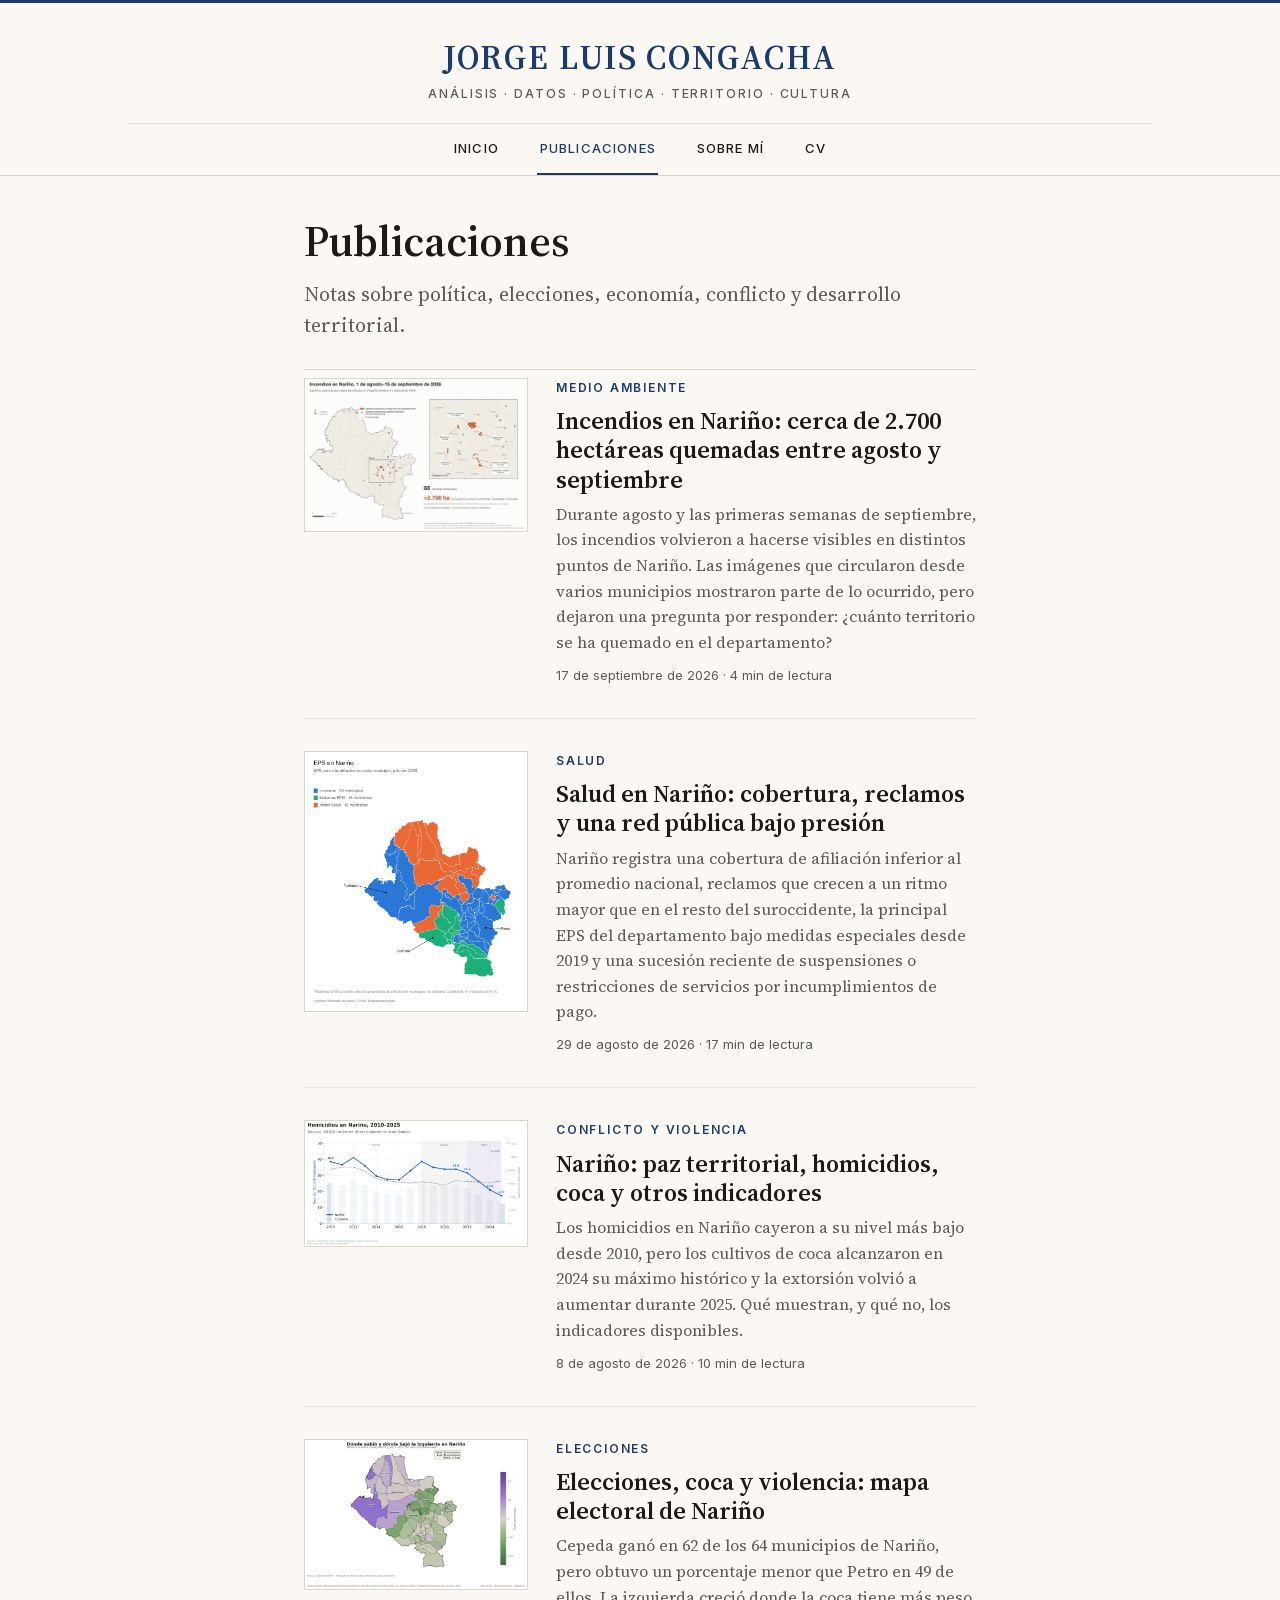
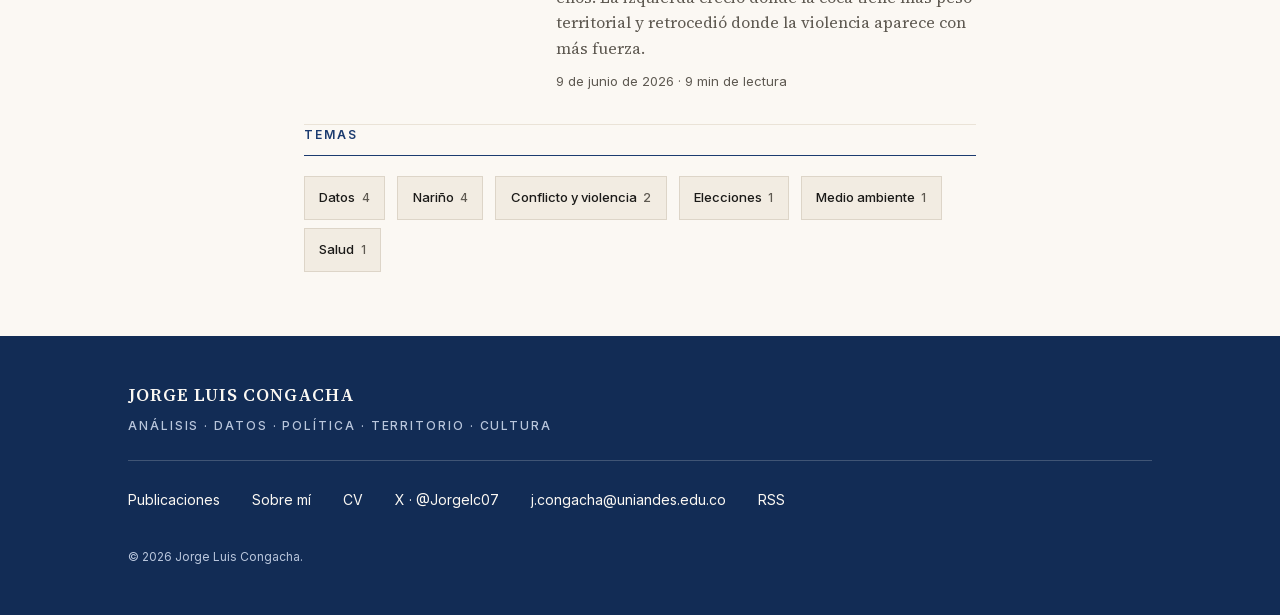
==== commit 0cd67f59: "Publica la cuarta nota: Incendios en Nariño Nota del 17 de septiembre de 2026 sobre la superficie qu" ====
--- a/docs/analisis/index.html
+++ b/docs/analisis/index.html
@@ -60,6 +60,17 @@
       </header>
       <div class="lista-notas lista-notas--completa">
         <article class="resena">
+      <a class="resena__imagen" href="../articulos/incendios-narino-hectareas-quemadas-agosto-septiembre/index.html" tabindex="-1" aria-hidden="true">
+        <img src="../assets/img/graficos/inc01-incendios-narino-acumulado-agosto-septiembre-2026.png" alt="" loading="lazy" decoding="async">
+      </a>
+      <div class="resena__texto">
+        <p class="antetitulo">Medio ambiente</p>
+        <h3 class="resena__titulo"><a href="../articulos/incendios-narino-hectareas-quemadas-agosto-septiembre/index.html">Incendios en Nariño: cerca de 2.700 hectáreas quemadas entre agosto y septiembre</a></h3>
+        <p class="resena__bajada">Durante agosto y las primeras semanas de septiembre, los incendios volvieron a hacerse visibles en distintos puntos de Nariño. Las imágenes que circularon desde varios municipios mostraron parte de lo ocurrido, pero dejaron una pregunta por responder: ¿cuánto territorio se ha quemado en el departamento?</p>
+        <p class="metadatos"><time datetime="2026-09-17">17 de septiembre de 2026</time> · 4 min de lectura</p>
+      </div>
+    </article>
+        <article class="resena">
       <a class="resena__imagen" href="../articulos/salud-narino-cobertura-reclamos-red-publica/index.html" tabindex="-1" aria-hidden="true">
         <img src="../assets/img/graficos/sal03-eps-con-mas-afiliados-por-municipio.png" alt="" loading="lazy" decoding="async">
       </a>
@@ -96,10 +107,11 @@
       <section class="seccion" aria-labelledby="temas-listado">
         <h2 class="seccion__titulo" id="temas-listado">Temas</h2>
         <ul class="temas">
-      <li><a href="../temas/datos/index.html">Datos <span>3</span></a></li>
-      <li><a href="../temas/narino/index.html">Nariño <span>3</span></a></li>
+      <li><a href="../temas/datos/index.html">Datos <span>4</span></a></li>
+      <li><a href="../temas/narino/index.html">Nariño <span>4</span></a></li>
       <li><a href="../temas/conflicto-y-violencia/index.html">Conflicto y violencia <span>2</span></a></li>
       <li><a href="../temas/elecciones/index.html">Elecciones <span>1</span></a></li>
+      <li><a href="../temas/medio-ambiente/index.html">Medio ambiente <span>1</span></a></li>
       <li><a href="../temas/salud/index.html">Salud <span>1</span></a></li>
     </ul>
       </section>
